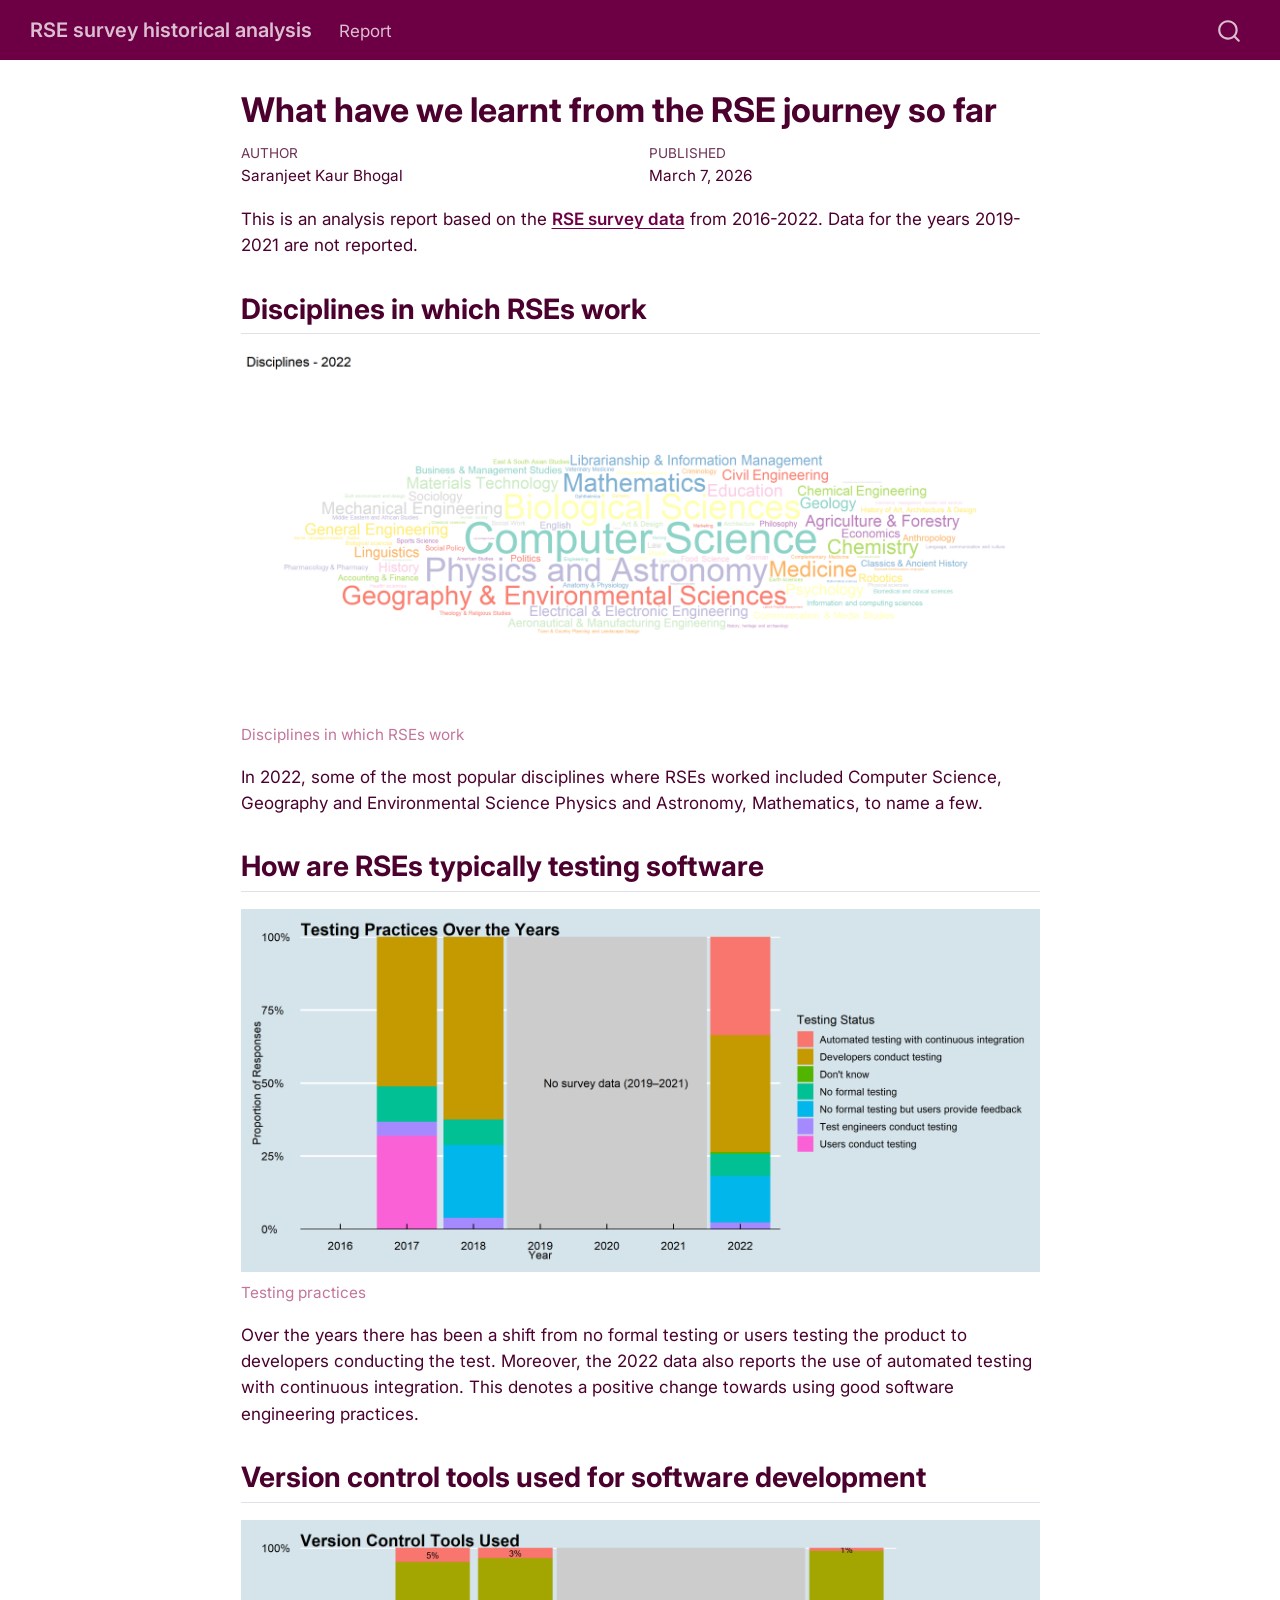
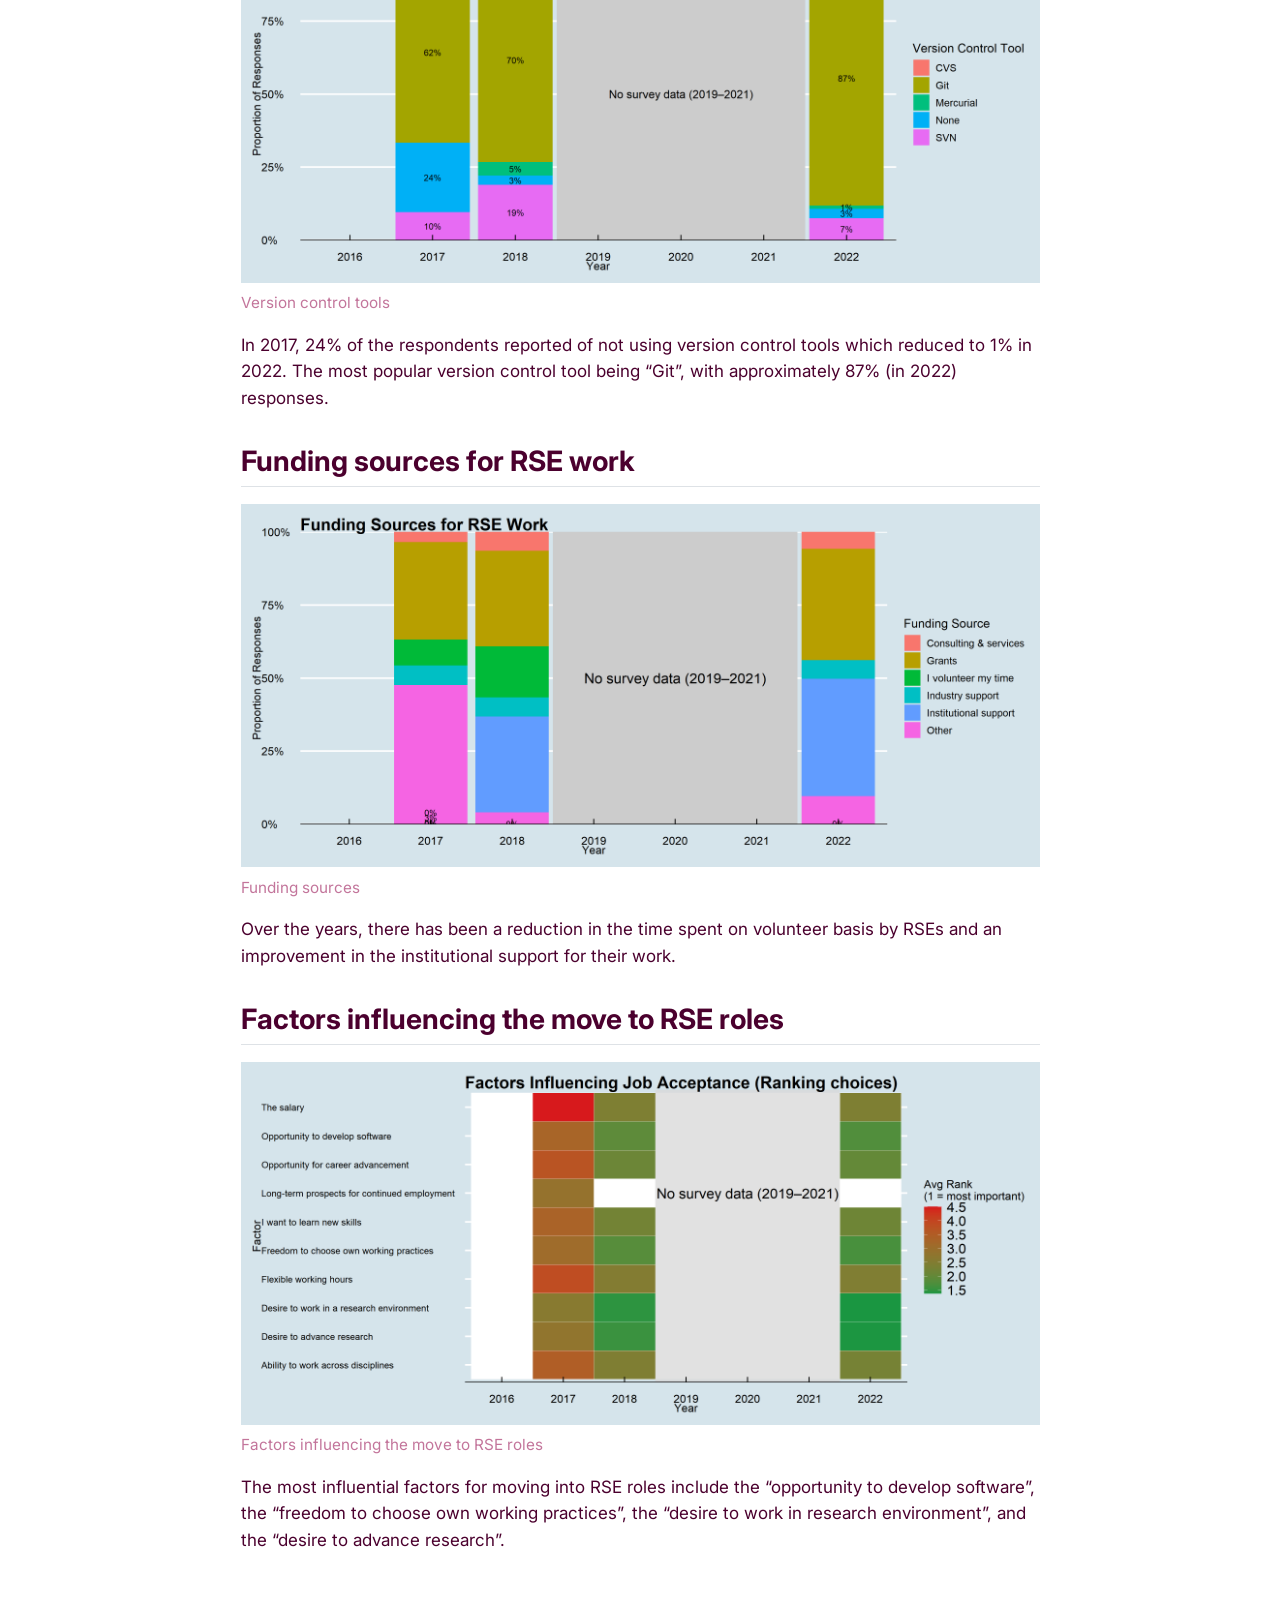
==== index.html @ e1a6e86b "Built site for gh-pages" ====
<!DOCTYPE html>
<html xmlns="http://www.w3.org/1999/xhtml" lang="en" xml:lang="en"><head>

<meta charset="utf-8">
<meta name="generator" content="quarto-1.9.36">

<meta name="viewport" content="width=device-width, initial-scale=1.0, user-scalable=yes">

<meta name="author" content="Saranjeet Kaur Bhogal">
<meta name="dcterms.date" content="2026-03-07">

<title>What have we learnt from the RSE journey so far – RSE survey historical analysis</title>
<style>
/* Default styles provided by pandoc.
** See https://pandoc.org/MANUAL.html#variables-for-html for config info.
*/
code{white-space: pre-wrap;}
span.smallcaps{font-variant: small-caps;}
div.columns{display: flex; gap: min(4vw, 1.5em);}
div.column{flex: auto; overflow-x: auto;}
div.hanging-indent{margin-left: 1.5em; text-indent: -1.5em;}
ul.task-list{list-style: none;}
ul.task-list li input[type="checkbox"] {
  width: 0.8em;
  margin: 0 0.8em 0.2em -1em; /* quarto-specific, see https://github.com/quarto-dev/quarto-cli/issues/4556 */ 
  vertical-align: middle;
}
</style>


<script src="site_libs/quarto-nav/quarto-nav.js"></script>
<script src="site_libs/quarto-nav/headroom.min.js"></script>
<script src="site_libs/clipboard/clipboard.min.js"></script>
<script src="site_libs/quarto-search/autocomplete.umd.js"></script>
<script src="site_libs/quarto-search/fuse.min.js"></script>
<script src="site_libs/quarto-search/quarto-search.js"></script>
<meta name="quarto:offset" content="./">
<script src="site_libs/quarto-html/quarto.js" type="module"></script>
<script src="site_libs/quarto-html/tabsets/tabsets.js" type="module"></script>
<script src="site_libs/quarto-html/popper.min.js"></script>
<script src="site_libs/quarto-html/tippy.umd.min.js"></script>
<script src="site_libs/quarto-html/anchor.min.js"></script>
<link href="site_libs/quarto-html/tippy.css" rel="stylesheet">
<link href="site_libs/quarto-html/quarto-syntax-highlighting-03a7fa63c066d32c082a9fb980bb0fa7.css" rel="stylesheet" class="quarto-color-scheme" id="quarto-text-highlighting-styles">
<link href="site_libs/quarto-html/quarto-syntax-highlighting-dark-ad4c53b191d7efefe095fb1b6208a05a.css" rel="stylesheet" class="quarto-color-scheme quarto-color-alternate" id="quarto-text-highlighting-styles">
<link href="site_libs/quarto-html/quarto-syntax-highlighting-03a7fa63c066d32c082a9fb980bb0fa7.css" rel="stylesheet" class="quarto-color-scheme-extra" id="quarto-text-highlighting-styles">
<script src="site_libs/bootstrap/bootstrap.min.js"></script>
<link href="site_libs/bootstrap/bootstrap-icons.css" rel="stylesheet">
<link href="site_libs/bootstrap/bootstrap-b75ac1ecbfc66c51b5b46fe2451bbc41.min.css" rel="stylesheet" append-hash="true" class="quarto-color-scheme" id="quarto-bootstrap" data-mode="light">
<link href="site_libs/bootstrap/bootstrap-dark-b75ac1ecbfc66c51b5b46fe2451bbc41.min.css" rel="stylesheet" append-hash="true" class="quarto-color-scheme quarto-color-alternate" id="quarto-bootstrap" data-mode="light">
<link href="site_libs/bootstrap/bootstrap-b75ac1ecbfc66c51b5b46fe2451bbc41.min.css" rel="stylesheet" append-hash="true" class="quarto-color-scheme-extra" id="quarto-bootstrap" data-mode="light">
<script id="quarto-search-options" type="application/json">{
  "location": "navbar",
  "copy-button": false,
  "collapse-after": 3,
  "panel-placement": "end",
  "type": "overlay",
  "limit": 50,
  "keyboard-shortcut": [
    "f",
    "/",
    "s"
  ],
  "show-item-context": false,
  "language": {
    "search-no-results-text": "No results",
    "search-matching-documents-text": "matching documents",
    "search-copy-link-title": "Copy link to search",
    "search-hide-matches-text": "Hide additional matches",
    "search-more-match-text": "more match in this document",
    "search-more-matches-text": "more matches in this document",
    "search-clear-button-title": "Clear",
    "search-text-placeholder": "",
    "search-detached-cancel-button-title": "Cancel",
    "search-submit-button-title": "Submit",
    "search-label": "Search"
  }
}</script>


</head>

<body class="nav-fixed fullcontent quarto-light">

<div id="quarto-search-results"></div>
  <header id="quarto-header" class="headroom fixed-top">
    <nav class="navbar navbar-expand-lg " data-bs-theme="dark">
      <div class="navbar-container container-fluid">
      <div class="navbar-brand-container mx-auto">
    <a class="navbar-brand" href="./index.html">
    <span class="navbar-title">RSE survey historical analysis</span>
    </a>
  </div>
            <div id="quarto-search" class="" title="Search"></div>
          <button class="navbar-toggler" type="button" data-bs-toggle="collapse" data-bs-target="#navbarCollapse" aria-controls="navbarCollapse" role="menu" aria-expanded="false" aria-label="Toggle navigation" onclick="if (window.quartoToggleHeadroom) { window.quartoToggleHeadroom(); }">
  <span class="navbar-toggler-icon"></span>
</button>
          <div class="collapse navbar-collapse" id="navbarCollapse">
            <ul class="navbar-nav navbar-nav-scroll me-auto">
  <li class="nav-item">
    <a class="nav-link active" href="./index.html" aria-current="page"> 
<span class="menu-text">Report</span></a>
  </li>  
</ul>
          </div> <!-- /navcollapse -->
            <div class="quarto-navbar-tools">
</div>
      </div> <!-- /container-fluid -->
    </nav>
</header>
<!-- content -->
<div id="quarto-content" class="quarto-container page-columns page-rows-contents page-layout-article page-navbar">
<!-- sidebar -->
<!-- margin-sidebar -->
    
<!-- main -->
<main class="content" id="quarto-document-content">

<header id="title-block-header" class="quarto-title-block default">
<div class="quarto-title">
<h1 class="title">What have we learnt from the RSE journey so far</h1>
</div>



<div class="quarto-title-meta">

    <div>
    <div class="quarto-title-meta-heading">Author</div>
    <div class="quarto-title-meta-contents">
             <p>Saranjeet Kaur Bhogal </p>
          </div>
  </div>
    
    <div>
    <div class="quarto-title-meta-heading">Published</div>
    <div class="quarto-title-meta-contents">
      <p class="date">March 7, 2026</p>
    </div>
  </div>
  
    
  </div>
  


</header>


<p>This is an analysis report based on the <a href="https://github.com/softwaresaved/RSE_survey_longitudinal/">RSE survey data</a> from 2016-2022. Data for the years 2019-2021 are not reported.</p>
<section id="disciplines-in-which-rses-work" class="level2">
<h2 class="anchored" data-anchor-id="disciplines-in-which-rses-work">Disciplines in which RSEs work</h2>
<div class="quarto-figure quarto-figure-center">
<figure class="figure">
<p><img src="fig/discipline.png" class="img-fluid figure-img"></p>
<figcaption>Disciplines in which RSEs work</figcaption>
</figure>
</div>
<p>In 2022, some of the most popular disciplines where RSEs worked included Computer Science, Geography and Environmental Science Physics and Astronomy, Mathematics, to name a few.</p>
</section>
<section id="how-are-rses-typically-testing-software" class="level2">
<h2 class="anchored" data-anchor-id="how-are-rses-typically-testing-software">How are RSEs typically testing software</h2>
<div class="quarto-figure quarto-figure-center">
<figure class="figure">
<p><img src="fig/proj4_testing_practices.png" class="img-fluid figure-img"></p>
<figcaption>Testing practices</figcaption>
</figure>
</div>
<p>Over the years there has been a shift from no formal testing or users testing the product to developers conducting the test. Moreover, the 2022 data also reports the use of automated testing with continuous integration. This denotes a positive change towards using good software engineering practices.</p>
</section>
<section id="version-control-tools-used-for-software-development" class="level2">
<h2 class="anchored" data-anchor-id="version-control-tools-used-for-software-development">Version control tools used for software development</h2>
<div class="quarto-figure quarto-figure-center">
<figure class="figure">
<p><img src="fig/proj5_version_control.png" class="img-fluid figure-img"></p>
<figcaption>Version control tools</figcaption>
</figure>
</div>
<p>In 2017, 24% of the respondents reported of not using version control tools which reduced to 1% in 2022. The most popular version control tool being “Git”, with approximately 87% (in 2022) responses.</p>
</section>
<section id="funding-sources-for-rse-work" class="level2">
<h2 class="anchored" data-anchor-id="funding-sources-for-rse-work">Funding sources for RSE work</h2>
<div class="quarto-figure quarto-figure-center">
<figure class="figure">
<p><img src="fig/fund2_funding_sources.png" class="img-fluid figure-img"></p>
<figcaption>Funding sources</figcaption>
</figure>
</div>
<p>Over the years, there has been a reduction in the time spent on volunteer basis by RSEs and an improvement in the institutional support for their work.</p>
</section>
<section id="factors-influencing-the-move-to-rse-roles" class="level2">
<h2 class="anchored" data-anchor-id="factors-influencing-the-move-to-rse-roles">Factors influencing the move to RSE roles</h2>
<div class="quarto-figure quarto-figure-center">
<figure class="figure">
<p><img src="fig/rank_choice.png" class="img-fluid figure-img"></p>
<figcaption>Factors influencing the move to RSE roles</figcaption>
</figure>
</div>
<p>The most influential factors for moving into RSE roles include the “opportunity to develop software”, the “freedom to choose own working practices”, the “desire to work in research environment”, and the “desire to advance research”.</p>


</section>

</main> <!-- /main -->
<script id="quarto-html-after-body" type="application/javascript">
  window.document.addEventListener("DOMContentLoaded", function (event) {
    const icon = "";
    const anchorJS = new window.AnchorJS();
    anchorJS.options = {
      placement: 'right',
      icon: icon
    };
    anchorJS.add('.anchored');
    const isCodeAnnotation = (el) => {
      for (const clz of el.classList) {
        if (clz.startsWith('code-annotation-')) {                     
          return true;
        }
      }
      return false;
    }
    const onCopySuccess = function(e) {
      // button target
      const button = e.trigger;
      // don't keep focus
      button.blur();
      // flash "checked"
      button.classList.add('code-copy-button-checked');
      var currentTitle = button.getAttribute("title");
      button.setAttribute("title", "Copied!");
      let tooltip;
      if (window.bootstrap) {
        button.setAttribute("data-bs-toggle", "tooltip");
        button.setAttribute("data-bs-placement", "left");
        button.setAttribute("data-bs-title", "Copied!");
        tooltip = new bootstrap.Tooltip(button, 
          { trigger: "manual", 
            customClass: "code-copy-button-tooltip",
            offset: [0, -8]});
        tooltip.show();    
      }
      setTimeout(function() {
        if (tooltip) {
          tooltip.hide();
          button.removeAttribute("data-bs-title");
          button.removeAttribute("data-bs-toggle");
          button.removeAttribute("data-bs-placement");
        }
        button.setAttribute("title", currentTitle);
        button.classList.remove('code-copy-button-checked');
      }, 1000);
      // clear code selection
      e.clearSelection();
    }
    const getTextToCopy = function(trigger) {
      const outerScaffold = trigger.parentElement.cloneNode(true);
      const codeEl = outerScaffold.querySelector('code');
      for (const childEl of codeEl.children) {
        if (isCodeAnnotation(childEl)) {
          childEl.remove();
        }
      }
      return codeEl.innerText;
    }
    const clipboard = new window.ClipboardJS('.code-copy-button:not([data-in-quarto-modal])', {
      text: getTextToCopy
    });
    clipboard.on('success', onCopySuccess);
    if (window.document.getElementById('quarto-embedded-source-code-modal')) {
      const clipboardModal = new window.ClipboardJS('.code-copy-button[data-in-quarto-modal]', {
        text: getTextToCopy,
        container: window.document.getElementById('quarto-embedded-source-code-modal')
      });
      clipboardModal.on('success', onCopySuccess);
    }
      var localhostRegex = new RegExp(/^(?:http|https):\/\/localhost\:?[0-9]*\//);
      var mailtoRegex = new RegExp(/^mailto:/);
        var filterRegex = new RegExp("https:\/\/SaranjeetKaur\.github\.io\/RSE_historical_analysis\/");
      var isInternal = (href) => {
          return filterRegex.test(href) || localhostRegex.test(href) || mailtoRegex.test(href);
      }
      // Inspect non-navigation links and adorn them if external
     var links = window.document.querySelectorAll('a[href]:not(.nav-link):not(.navbar-brand):not(.toc-action):not(.sidebar-link):not(.sidebar-item-toggle):not(.pagination-link):not(.no-external):not([aria-hidden]):not(.dropdown-item):not(.quarto-navigation-tool):not(.about-link)');
      for (var i=0; i<links.length; i++) {
        const link = links[i];
        if (!isInternal(link.href)) {
          // undo the damage that might have been done by quarto-nav.js in the case of
          // links that we want to consider external
          if (link.dataset.originalHref !== undefined) {
            link.href = link.dataset.originalHref;
          }
        }
      }
    function tippyHover(el, contentFn, onTriggerFn, onUntriggerFn) {
      const config = {
        allowHTML: true,
        maxWidth: 500,
        delay: 100,
        arrow: false,
        appendTo: function(el) {
            return el.parentElement;
        },
        interactive: true,
        interactiveBorder: 10,
        theme: 'quarto',
        placement: 'bottom-start',
      };
      if (contentFn) {
        config.content = contentFn;
      }
      if (onTriggerFn) {
        config.onTrigger = onTriggerFn;
      }
      if (onUntriggerFn) {
        config.onUntrigger = onUntriggerFn;
      }
      window.tippy(el, config); 
    }
    const noterefs = window.document.querySelectorAll('a[role="doc-noteref"]');
    for (var i=0; i<noterefs.length; i++) {
      const ref = noterefs[i];
      tippyHover(ref, function() {
        // use id or data attribute instead here
        let href = ref.getAttribute('data-footnote-href') || ref.getAttribute('href');
        try { href = new URL(href).hash; } catch {}
        const id = href.replace(/^#\/?/, "");
        const note = window.document.getElementById(id);
        if (note) {
          return note.innerHTML;
        } else {
          return "";
        }
      });
    }
    const xrefs = window.document.querySelectorAll('a.quarto-xref');
    const processXRef = (id, note) => {
      // Strip column container classes
      const stripColumnClz = (el) => {
        el.classList.remove("page-full", "page-columns");
        if (el.children) {
          for (const child of el.children) {
            stripColumnClz(child);
          }
        }
      }
      stripColumnClz(note)
      if (id === null || id.startsWith('sec-')) {
        // Special case sections, only their first couple elements
        const container = document.createElement("div");
        if (note.children && note.children.length > 2) {
          container.appendChild(note.children[0].cloneNode(true));
          for (let i = 1; i < note.children.length; i++) {
            const child = note.children[i];
            if (child.tagName === "P" && child.innerText === "") {
              continue;
            } else {
              container.appendChild(child.cloneNode(true));
              break;
            }
          }
          if (window.Quarto?.typesetMath) {
            window.Quarto.typesetMath(container);
          }
          return container.innerHTML
        } else {
          if (window.Quarto?.typesetMath) {
            window.Quarto.typesetMath(note);
          }
          return note.innerHTML;
        }
      } else {
        // Remove any anchor links if they are present
        const anchorLink = note.querySelector('a.anchorjs-link');
        if (anchorLink) {
          anchorLink.remove();
        }
        if (window.Quarto?.typesetMath) {
          window.Quarto.typesetMath(note);
        }
        if (note.classList.contains("callout")) {
          return note.outerHTML;
        } else {
          return note.innerHTML;
        }
      }
    }
    for (var i=0; i<xrefs.length; i++) {
      const xref = xrefs[i];
      tippyHover(xref, undefined, function(instance) {
        instance.disable();
        let url = xref.getAttribute('href');
        let hash = undefined; 
        if (url.startsWith('#')) {
          hash = url;
        } else {
          try { hash = new URL(url).hash; } catch {}
        }
        if (hash) {
          const id = hash.replace(/^#\/?/, "");
          const note = window.document.getElementById(id);
          if (note !== null) {
            try {
              const html = processXRef(id, note.cloneNode(true));
              instance.setContent(html);
            } finally {
              instance.enable();
              instance.show();
            }
          } else {
            // See if we can fetch this
            fetch(url.split('#')[0])
            .then(res => res.text())
            .then(html => {
              const parser = new DOMParser();
              const htmlDoc = parser.parseFromString(html, "text/html");
              const note = htmlDoc.getElementById(id);
              if (note !== null) {
                const html = processXRef(id, note);
                instance.setContent(html);
              } 
            }).finally(() => {
              instance.enable();
              instance.show();
            });
          }
        } else {
          // See if we can fetch a full url (with no hash to target)
          // This is a special case and we should probably do some content thinning / targeting
          fetch(url)
          .then(res => res.text())
          .then(html => {
            const parser = new DOMParser();
            const htmlDoc = parser.parseFromString(html, "text/html");
            const note = htmlDoc.querySelector('main.content');
            if (note !== null) {
              // This should only happen for chapter cross references
              // (since there is no id in the URL)
              // remove the first header
              if (note.children.length > 0 && note.children[0].tagName === "HEADER") {
                note.children[0].remove();
              }
              const html = processXRef(null, note);
              instance.setContent(html);
            } 
          }).finally(() => {
            instance.enable();
            instance.show();
          });
        }
      }, function(instance) {
      });
    }
        let selectedAnnoteEl;
        const selectorForAnnotation = ( cell, annotation) => {
          let cellAttr = 'data-code-cell="' + cell + '"';
          let lineAttr = 'data-code-annotation="' +  annotation + '"';
          const selector = 'span[' + cellAttr + '][' + lineAttr + ']';
          return selector;
        }
        const selectCodeLines = (annoteEl) => {
          const doc = window.document;
          const targetCell = annoteEl.getAttribute("data-target-cell");
          const targetAnnotation = annoteEl.getAttribute("data-target-annotation");
          const annoteSpan = window.document.querySelector(selectorForAnnotation(targetCell, targetAnnotation));
          const lines = annoteSpan.getAttribute("data-code-lines").split(",");
          const lineIds = lines.map((line) => {
            return targetCell + "-" + line;
          })
          let top = null;
          let height = null;
          let parent = null;
          if (lineIds.length > 0) {
              //compute the position of the single el (top and bottom and make a div)
              const el = window.document.getElementById(lineIds[0]);
              top = el.offsetTop;
              height = el.offsetHeight;
              parent = el.parentElement.parentElement;
            if (lineIds.length > 1) {
              const lastEl = window.document.getElementById(lineIds[lineIds.length - 1]);
              const bottom = lastEl.offsetTop + lastEl.offsetHeight;
              height = bottom - top;
            }
            if (top !== null && height !== null && parent !== null) {
              // cook up a div (if necessary) and position it 
              let div = window.document.getElementById("code-annotation-line-highlight");
              if (div === null) {
                div = window.document.createElement("div");
                div.setAttribute("id", "code-annotation-line-highlight");
                div.style.position = 'absolute';
                parent.appendChild(div);
              }
              div.style.top = top - 2 + "px";
              div.style.height = height + 4 + "px";
              div.style.left = 0;
              let gutterDiv = window.document.getElementById("code-annotation-line-highlight-gutter");
              if (gutterDiv === null) {
                gutterDiv = window.document.createElement("div");
                gutterDiv.setAttribute("id", "code-annotation-line-highlight-gutter");
                gutterDiv.style.position = 'absolute';
                const codeCell = window.document.getElementById(targetCell);
                const gutter = codeCell.querySelector('.code-annotation-gutter');
                gutter.appendChild(gutterDiv);
              }
              gutterDiv.style.top = top - 2 + "px";
              gutterDiv.style.height = height + 4 + "px";
            }
            selectedAnnoteEl = annoteEl;
          }
        };
        const unselectCodeLines = () => {
          const elementsIds = ["code-annotation-line-highlight", "code-annotation-line-highlight-gutter"];
          elementsIds.forEach((elId) => {
            const div = window.document.getElementById(elId);
            if (div) {
              div.remove();
            }
          });
          selectedAnnoteEl = undefined;
        };
          // Handle positioning of the toggle
      window.addEventListener(
        "resize",
        throttle(() => {
          elRect = undefined;
          if (selectedAnnoteEl) {
            selectCodeLines(selectedAnnoteEl);
          }
        }, 10)
      );
      function throttle(fn, ms) {
      let throttle = false;
      let timer;
        return (...args) => {
          if(!throttle) { // first call gets through
              fn.apply(this, args);
              throttle = true;
          } else { // all the others get throttled
              if(timer) clearTimeout(timer); // cancel #2
              timer = setTimeout(() => {
                fn.apply(this, args);
                timer = throttle = false;
              }, ms);
          }
        };
      }
        // Attach click handler to the DT
        const annoteDls = window.document.querySelectorAll('dt[data-target-cell]');
        for (const annoteDlNode of annoteDls) {
          annoteDlNode.addEventListener('click', (event) => {
            const clickedEl = event.target;
            if (clickedEl !== selectedAnnoteEl) {
              unselectCodeLines();
              const activeEl = window.document.querySelector('dt[data-target-cell].code-annotation-active');
              if (activeEl) {
                activeEl.classList.remove('code-annotation-active');
              }
              selectCodeLines(clickedEl);
              clickedEl.classList.add('code-annotation-active');
            } else {
              // Unselect the line
              unselectCodeLines();
              clickedEl.classList.remove('code-annotation-active');
            }
          });
        }
    const findCites = (el) => {
      const parentEl = el.parentElement;
      if (parentEl) {
        const cites = parentEl.dataset.cites;
        if (cites) {
          return {
            el,
            cites: cites.split(' ')
          };
        } else {
          return findCites(el.parentElement)
        }
      } else {
        return undefined;
      }
    };
    var bibliorefs = window.document.querySelectorAll('a[role="doc-biblioref"]');
    for (var i=0; i<bibliorefs.length; i++) {
      const ref = bibliorefs[i];
      const citeInfo = findCites(ref);
      if (citeInfo) {
        tippyHover(citeInfo.el, function() {
          var popup = window.document.createElement('div');
          citeInfo.cites.forEach(function(cite) {
            var citeDiv = window.document.createElement('div');
            citeDiv.classList.add('hanging-indent');
            citeDiv.classList.add('csl-entry');
            var biblioDiv = window.document.getElementById('ref-' + cite);
            if (biblioDiv) {
              citeDiv.innerHTML = biblioDiv.innerHTML;
            }
            popup.appendChild(citeDiv);
          });
          return popup.innerHTML;
        });
      }
    }
  });
  </script>
</div> <!-- /content -->




</body></html>
---- site_libs/quarto-html/tippy.css ----
.tippy-box[data-animation=fade][data-state=hidden]{opacity:0}[data-tippy-root]{max-width:calc(100vw - 10px)}.tippy-box{position:relative;background-color:#333;color:#fff;border-radius:4px;font-size:14px;line-height:1.4;white-space:normal;outline:0;transition-property:transform,visibility,opacity}.tippy-box[data-placement^=top]>.tippy-arrow{bottom:0}.tippy-box[data-placement^=top]>.tippy-arrow:before{bottom:-7px;left:0;border-width:8px 8px 0;border-top-color:initial;transform-origin:center top}.tippy-box[data-placement^=bottom]>.tippy-arrow{top:0}.tippy-box[data-placement^=bottom]>.tippy-arrow:before{top:-7px;left:0;border-width:0 8px 8px;border-bottom-color:initial;transform-origin:center bottom}.tippy-box[data-placement^=left]>.tippy-arrow{right:0}.tippy-box[data-placement^=left]>.tippy-arrow:before{border-width:8px 0 8px 8px;border-left-color:initial;right:-7px;transform-origin:center left}.tippy-box[data-placement^=right]>.tippy-arrow{left:0}.tippy-box[data-placement^=right]>.tippy-arrow:before{left:-7px;border-width:8px 8px 8px 0;border-right-color:initial;transform-origin:center right}.tippy-box[data-inertia][data-state=visible]{transition-timing-function:cubic-bezier(.54,1.5,.38,1.11)}.tippy-arrow{width:16px;height:16px;color:#333}.tippy-arrow:before{content:"";position:absolute;border-color:transparent;border-style:solid}.tippy-content{position:relative;padding:5px 9px;z-index:1}
---- site_libs/quarto-html/quarto-syntax-highlighting-03a7fa63c066d32c082a9fb980bb0fa7.css ----
/* quarto syntax highlight colors */
:root {
  --quarto-hl-ot-color: #003B4F;
  --quarto-hl-at-color: #657422;
  --quarto-hl-ss-color: #20794D;
  --quarto-hl-an-color: #5E5E5E;
  --quarto-hl-fu-color: #4758AB;
  --quarto-hl-st-color: #20794D;
  --quarto-hl-cf-color: #003B4F;
  --quarto-hl-op-color: #5E5E5E;
  --quarto-hl-er-color: #AD0000;
  --quarto-hl-bn-color: #AD0000;
  --quarto-hl-al-color: #AD0000;
  --quarto-hl-va-color: #111111;
  --quarto-hl-bu-color: inherit;
  --quarto-hl-ex-color: inherit;
  --quarto-hl-pp-color: #AD0000;
  --quarto-hl-in-color: #5E5E5E;
  --quarto-hl-vs-color: #20794D;
  --quarto-hl-wa-color: #5E5E5E;
  --quarto-hl-do-color: #5E5E5E;
  --quarto-hl-im-color: #00769E;
  --quarto-hl-ch-color: #20794D;
  --quarto-hl-dt-color: #AD0000;
  --quarto-hl-fl-color: #AD0000;
  --quarto-hl-co-color: #5E5E5E;
  --quarto-hl-cv-color: #5E5E5E;
  --quarto-hl-cn-color: #8f5902;
  --quarto-hl-sc-color: #5E5E5E;
  --quarto-hl-dv-color: #AD0000;
  --quarto-hl-kw-color: #003B4F;
}

/* other quarto variables */
:root {
  --quarto-font-monospace: Fira Code;
}

/* syntax highlight based on Pandoc's rules */
pre > code.sourceCode > span {
  color: #003B4F;
}

code.sourceCode > span {
  color: #003B4F;
}

div.sourceCode,
div.sourceCode pre.sourceCode {
  color: #003B4F;
}

/* Normal */
code span {
  color: #003B4F;
}

/* Alert */
code span.al {
  color: #AD0000;
  font-style: inherit;
}

/* Annotation */
code span.an {
  color: #5E5E5E;
  font-style: inherit;
}

/* Attribute */
code span.at {
  color: #657422;
  font-style: inherit;
}

/* BaseN */
code span.bn {
  color: #AD0000;
  font-style: inherit;
}

/* BuiltIn */
code span.bu {
  font-style: inherit;
}

/* ControlFlow */
code span.cf {
  color: #003B4F;
  font-weight: bold;
  font-style: inherit;
}

/* Char */
code span.ch {
  color: #20794D;
  font-style: inherit;
}

/* Constant */
code span.cn {
  color: #8f5902;
  font-style: inherit;
}

/* Comment */
code span.co {
  color: #5E5E5E;
  font-style: inherit;
}

/* CommentVar */
code span.cv {
  color: #5E5E5E;
  font-style: italic;
}

/* Documentation */
code span.do {
  color: #5E5E5E;
  font-style: italic;
}

/* DataType */
code span.dt {
  color: #AD0000;
  font-style: inherit;
}

/* DecVal */
code span.dv {
  color: #AD0000;
  font-style: inherit;
}

/* Error */
code span.er {
  color: #AD0000;
  font-style: inherit;
}

/* Extension */
code span.ex {
  font-style: inherit;
}

/* Float */
code span.fl {
  color: #AD0000;
  font-style: inherit;
}

/* Function */
code span.fu {
  color: #4758AB;
  font-style: inherit;
}

/* Import */
code span.im {
  color: #00769E;
  font-style: inherit;
}

/* Information */
code span.in {
  color: #5E5E5E;
  font-style: inherit;
}

/* Keyword */
code span.kw {
  color: #003B4F;
  font-weight: bold;
  font-style: inherit;
}

/* Operator */
code span.op {
  color: #5E5E5E;
  font-style: inherit;
}

/* Other */
code span.ot {
  color: #003B4F;
  font-style: inherit;
}

/* Preprocessor */
code span.pp {
  color: #AD0000;
  font-style: inherit;
}

/* SpecialChar */
code span.sc {
  color: #5E5E5E;
  font-style: inherit;
}

/* SpecialString */
code span.ss {
  color: #20794D;
  font-style: inherit;
}

/* String */
code span.st {
  color: #20794D;
  font-style: inherit;
}

/* Variable */
code span.va {
  color: #111111;
  font-style: inherit;
}

/* VerbatimString */
code span.vs {
  color: #20794D;
  font-style: inherit;
}

/* Warning */
code span.wa {
  color: #5E5E5E;
  font-style: italic;
}

.prevent-inlining {
  content: "</";
}

/*# sourceMappingURL=8cf0d930ba33dd9a0f5bea9f989f1443.css.map */
---- site_libs/quarto-html/quarto-syntax-highlighting-dark-ad4c53b191d7efefe095fb1b6208a05a.css ----
/* quarto syntax highlight colors */
:root {
  --quarto-hl-al-color: #f07178;
  --quarto-hl-an-color: #d4d0ab;
  --quarto-hl-at-color: #00e0e0;
  --quarto-hl-bn-color: #d4d0ab;
  --quarto-hl-bu-color: #abe338;
  --quarto-hl-ch-color: #abe338;
  --quarto-hl-co-color: #f8f8f2;
  --quarto-hl-cv-color: #ffd700;
  --quarto-hl-cn-color: #ffd700;
  --quarto-hl-cf-color: #ffa07a;
  --quarto-hl-dt-color: #ffa07a;
  --quarto-hl-dv-color: #d4d0ab;
  --quarto-hl-do-color: #f8f8f2;
  --quarto-hl-er-color: #f07178;
  --quarto-hl-ex-color: #00e0e0;
  --quarto-hl-fl-color: #d4d0ab;
  --quarto-hl-fu-color: #ffa07a;
  --quarto-hl-im-color: #abe338;
  --quarto-hl-in-color: #d4d0ab;
  --quarto-hl-kw-color: #ffa07a;
  --quarto-hl-op-color: #ffa07a;
  --quarto-hl-ot-color: #00e0e0;
  --quarto-hl-pp-color: #dcc6e0;
  --quarto-hl-re-color: #00e0e0;
  --quarto-hl-sc-color: #abe338;
  --quarto-hl-ss-color: #abe338;
  --quarto-hl-st-color: #abe338;
  --quarto-hl-va-color: #00e0e0;
  --quarto-hl-vs-color: #abe338;
  --quarto-hl-wa-color: #dcc6e0;
}

/* other quarto variables */
:root {
  --quarto-font-monospace: Fira Code;
}

/* syntax highlight based on Pandoc's rules */
pre > code.sourceCode > span {
  color: #f8f8f2;
}

code.sourceCode > span {
  color: #f8f8f2;
}

div.sourceCode,
div.sourceCode pre.sourceCode {
  color: #f8f8f2;
}

/* Normal */
code span {
  color: #f8f8f2;
}

/* Alert */
code span.al {
  color: #f07178;
}

/* Annotation */
code span.an {
  color: #d4d0ab;
}

/* Attribute */
code span.at {
  color: #00e0e0;
}

/* BaseN */
code span.bn {
  color: #d4d0ab;
}

/* BuiltIn */
code span.bu {
  color: #abe338;
}

/* ControlFlow */
code span.cf {
  font-weight: bold;
  color: #ffa07a;
}

/* Char */
code span.ch {
  color: #abe338;
}

/* Constant */
code span.cn {
  color: #ffd700;
}

/* Comment */
code span.co {
  font-style: italic;
  color: #f8f8f2;
}

/* CommentVar */
code span.cv {
  color: #ffd700;
}

/* Documentation */
code span.do {
  color: #f8f8f2;
}

/* DataType */
code span.dt {
  color: #ffa07a;
}

/* DecVal */
code span.dv {
  color: #d4d0ab;
}

/* Error */
code span.er {
  color: #f07178;
  text-decoration: underline;
}

/* Extension */
code span.ex {
  font-weight: bold;
  color: #00e0e0;
}

/* Float */
code span.fl {
  color: #d4d0ab;
}

/* Function */
code span.fu {
  color: #ffa07a;
}

/* Import */
code span.im {
  color: #abe338;
}

/* Information */
code span.in {
  color: #d4d0ab;
}

/* Keyword */
code span.kw {
  font-weight: bold;
  color: #ffa07a;
}

/* Operator */
code span.op {
  color: #ffa07a;
}

/* Other */
code span.ot {
  color: #00e0e0;
}

/* Preprocessor */
code span.pp {
  color: #dcc6e0;
}

/* RegionMarker */
code span.re {
  background-color: #f8f8f2;
  color: #00e0e0;
}

/* SpecialChar */
code span.sc {
  color: #abe338;
}

/* SpecialString */
code span.ss {
  color: #abe338;
}

/* String */
code span.st {
  color: #abe338;
}

/* Variable */
code span.va {
  color: #00e0e0;
}

/* VerbatimString */
code span.vs {
  color: #abe338;
}

/* Warning */
code span.wa {
  color: #dcc6e0;
}

.prevent-inlining {
  content: "</";
}

/*# sourceMappingURL=0bdecb462df89f9d5b10d72c55d75a93.css.map */
---- site_libs/quarto-html/quarto-syntax-highlighting-03a7fa63c066d32c082a9fb980bb0fa7.css ----
/* quarto syntax highlight colors */
:root {
  --quarto-hl-ot-color: #003B4F;
  --quarto-hl-at-color: #657422;
  --quarto-hl-ss-color: #20794D;
  --quarto-hl-an-color: #5E5E5E;
  --quarto-hl-fu-color: #4758AB;
  --quarto-hl-st-color: #20794D;
  --quarto-hl-cf-color: #003B4F;
  --quarto-hl-op-color: #5E5E5E;
  --quarto-hl-er-color: #AD0000;
  --quarto-hl-bn-color: #AD0000;
  --quarto-hl-al-color: #AD0000;
  --quarto-hl-va-color: #111111;
  --quarto-hl-bu-color: inherit;
  --quarto-hl-ex-color: inherit;
  --quarto-hl-pp-color: #AD0000;
  --quarto-hl-in-color: #5E5E5E;
  --quarto-hl-vs-color: #20794D;
  --quarto-hl-wa-color: #5E5E5E;
  --quarto-hl-do-color: #5E5E5E;
  --quarto-hl-im-color: #00769E;
  --quarto-hl-ch-color: #20794D;
  --quarto-hl-dt-color: #AD0000;
  --quarto-hl-fl-color: #AD0000;
  --quarto-hl-co-color: #5E5E5E;
  --quarto-hl-cv-color: #5E5E5E;
  --quarto-hl-cn-color: #8f5902;
  --quarto-hl-sc-color: #5E5E5E;
  --quarto-hl-dv-color: #AD0000;
  --quarto-hl-kw-color: #003B4F;
}

/* other quarto variables */
:root {
  --quarto-font-monospace: Fira Code;
}

/* syntax highlight based on Pandoc's rules */
pre > code.sourceCode > span {
  color: #003B4F;
}

code.sourceCode > span {
  color: #003B4F;
}

div.sourceCode,
div.sourceCode pre.sourceCode {
  color: #003B4F;
}

/* Normal */
code span {
  color: #003B4F;
}

/* Alert */
code span.al {
  color: #AD0000;
  font-style: inherit;
}

/* Annotation */
code span.an {
  color: #5E5E5E;
  font-style: inherit;
}

/* Attribute */
code span.at {
  color: #657422;
  font-style: inherit;
}

/* BaseN */
code span.bn {
  color: #AD0000;
  font-style: inherit;
}

/* BuiltIn */
code span.bu {
  font-style: inherit;
}

/* ControlFlow */
code span.cf {
  color: #003B4F;
  font-weight: bold;
  font-style: inherit;
}

/* Char */
code span.ch {
  color: #20794D;
  font-style: inherit;
}

/* Constant */
code span.cn {
  color: #8f5902;
  font-style: inherit;
}

/* Comment */
code span.co {
  color: #5E5E5E;
  font-style: inherit;
}

/* CommentVar */
code span.cv {
  color: #5E5E5E;
  font-style: italic;
}

/* Documentation */
code span.do {
  color: #5E5E5E;
  font-style: italic;
}

/* DataType */
code span.dt {
  color: #AD0000;
  font-style: inherit;
}

/* DecVal */
code span.dv {
  color: #AD0000;
  font-style: inherit;
}

/* Error */
code span.er {
  color: #AD0000;
  font-style: inherit;
}

/* Extension */
code span.ex {
  font-style: inherit;
}

/* Float */
code span.fl {
  color: #AD0000;
  font-style: inherit;
}

/* Function */
code span.fu {
  color: #4758AB;
  font-style: inherit;
}

/* Import */
code span.im {
  color: #00769E;
  font-style: inherit;
}

/* Information */
code span.in {
  color: #5E5E5E;
  font-style: inherit;
}

/* Keyword */
code span.kw {
  color: #003B4F;
  font-weight: bold;
  font-style: inherit;
}

/* Operator */
code span.op {
  color: #5E5E5E;
  font-style: inherit;
}

/* Other */
code span.ot {
  color: #003B4F;
  font-style: inherit;
}

/* Preprocessor */
code span.pp {
  color: #AD0000;
  font-style: inherit;
}

/* SpecialChar */
code span.sc {
  color: #5E5E5E;
  font-style: inherit;
}

/* SpecialString */
code span.ss {
  color: #20794D;
  font-style: inherit;
}

/* String */
code span.st {
  color: #20794D;
  font-style: inherit;
}

/* Variable */
code span.va {
  color: #111111;
  font-style: inherit;
}

/* VerbatimString */
code span.vs {
  color: #20794D;
  font-style: inherit;
}

/* Warning */
code span.wa {
  color: #5E5E5E;
  font-style: italic;
}

.prevent-inlining {
  content: "</";
}

/*# sourceMappingURL=8cf0d930ba33dd9a0f5bea9f989f1443.css.map */
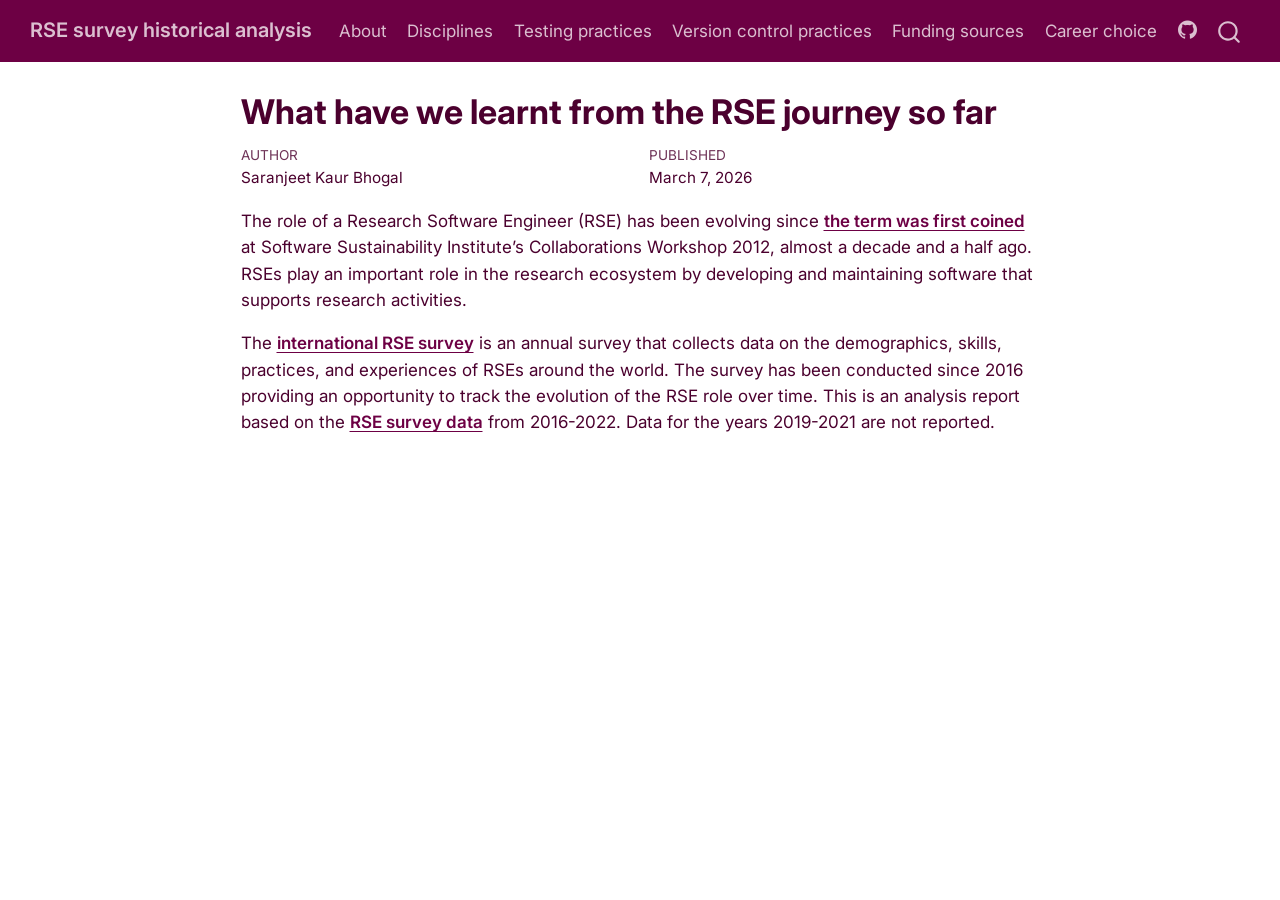
==== commit 44997152: "Built site for gh-pages" ====
--- a/index.html
+++ b/index.html
@@ -99,7 +99,34 @@
             <ul class="navbar-nav navbar-nav-scroll me-auto">
   <li class="nav-item">
     <a class="nav-link active" href="./index.html" aria-current="page"> 
-<span class="menu-text">Report</span></a>
+<span class="menu-text">About</span></a>
+  </li>  
+  <li class="nav-item">
+    <a class="nav-link" href="./disciplines.html"> 
+<span class="menu-text">Disciplines</span></a>
+  </li>  
+  <li class="nav-item">
+    <a class="nav-link" href="./testing.html"> 
+<span class="menu-text">Testing practices</span></a>
+  </li>  
+  <li class="nav-item">
+    <a class="nav-link" href="./version.html"> 
+<span class="menu-text">Version control practices</span></a>
+  </li>  
+  <li class="nav-item">
+    <a class="nav-link" href="./funding.html"> 
+<span class="menu-text">Funding sources</span></a>
+  </li>  
+  <li class="nav-item">
+    <a class="nav-link" href="./career_choice.html"> 
+<span class="menu-text">Career choice</span></a>
+  </li>  
+</ul>
+            <ul class="navbar-nav navbar-nav-scroll ms-auto">
+  <li class="nav-item compact">
+    <a class="nav-link" href="https://github.com/SaranjeetKaur/RSE_historical_analysis"> <i class="bi bi-github" role="img">
+</i> 
+<span class="menu-text"></span></a>
   </li>  
 </ul>
           </div> <!-- /navcollapse -->
@@ -147,59 +174,10 @@
 </header>
 
 
-<p>This is an analysis report based on the <a href="https://github.com/softwaresaved/RSE_survey_longitudinal/">RSE survey data</a> from 2016-2022. Data for the years 2019-2021 are not reported.</p>
-<section id="disciplines-in-which-rses-work" class="level2">
-<h2 class="anchored" data-anchor-id="disciplines-in-which-rses-work">Disciplines in which RSEs work</h2>
-<div class="quarto-figure quarto-figure-center">
-<figure class="figure">
-<p><img src="fig/discipline.png" class="img-fluid figure-img"></p>
-<figcaption>Disciplines in which RSEs work</figcaption>
-</figure>
-</div>
-<p>In 2022, some of the most popular disciplines where RSEs worked included Computer Science, Geography and Environmental Science Physics and Astronomy, Mathematics, to name a few.</p>
-</section>
-<section id="how-are-rses-typically-testing-software" class="level2">
-<h2 class="anchored" data-anchor-id="how-are-rses-typically-testing-software">How are RSEs typically testing software</h2>
-<div class="quarto-figure quarto-figure-center">
-<figure class="figure">
-<p><img src="fig/proj4_testing_practices.png" class="img-fluid figure-img"></p>
-<figcaption>Testing practices</figcaption>
-</figure>
-</div>
-<p>Over the years there has been a shift from no formal testing or users testing the product to developers conducting the test. Moreover, the 2022 data also reports the use of automated testing with continuous integration. This denotes a positive change towards using good software engineering practices.</p>
-</section>
-<section id="version-control-tools-used-for-software-development" class="level2">
-<h2 class="anchored" data-anchor-id="version-control-tools-used-for-software-development">Version control tools used for software development</h2>
-<div class="quarto-figure quarto-figure-center">
-<figure class="figure">
-<p><img src="fig/proj5_version_control.png" class="img-fluid figure-img"></p>
-<figcaption>Version control tools</figcaption>
-</figure>
-</div>
-<p>In 2017, 24% of the respondents reported of not using version control tools which reduced to 1% in 2022. The most popular version control tool being “Git”, with approximately 87% (in 2022) responses.</p>
-</section>
-<section id="funding-sources-for-rse-work" class="level2">
-<h2 class="anchored" data-anchor-id="funding-sources-for-rse-work">Funding sources for RSE work</h2>
-<div class="quarto-figure quarto-figure-center">
-<figure class="figure">
-<p><img src="fig/fund2_funding_sources.png" class="img-fluid figure-img"></p>
-<figcaption>Funding sources</figcaption>
-</figure>
-</div>
-<p>Over the years, there has been a reduction in the time spent on volunteer basis by RSEs and an improvement in the institutional support for their work.</p>
-</section>
-<section id="factors-influencing-the-move-to-rse-roles" class="level2">
-<h2 class="anchored" data-anchor-id="factors-influencing-the-move-to-rse-roles">Factors influencing the move to RSE roles</h2>
-<div class="quarto-figure quarto-figure-center">
-<figure class="figure">
-<p><img src="fig/rank_choice.png" class="img-fluid figure-img"></p>
-<figcaption>Factors influencing the move to RSE roles</figcaption>
-</figure>
-</div>
-<p>The most influential factors for moving into RSE roles include the “opportunity to develop software”, the “freedom to choose own working practices”, the “desire to work in research environment”, and the “desire to advance research”.</p>
-
-
-</section>
+<p>The role of a Research Software Engineer (RSE) has been evolving since <a href="https://www.software.ac.uk/about/research-software-engineers">the term was first coined</a> at Software Sustainability Institute’s Collaborations Workshop 2012, almost a decade and a half ago. RSEs play an important role in the research ecosystem by developing and maintaining software that supports research activities.</p>
+<p>The <a href="https://www.software.ac.uk/news/2026-international-rse-survey">international RSE survey</a> is an annual survey that collects data on the demographics, skills, practices, and experiences of RSEs around the world. The survey has been conducted since 2016 providing an opportunity to track the evolution of the RSE role over time. This is an analysis report based on the <a href="https://github.com/softwaresaved/RSE_survey_longitudinal/">RSE survey data</a> from 2016-2022. Data for the years 2019-2021 are not reported.</p>
+
+
 
 </main> <!-- /main -->
 <script id="quarto-html-after-body" type="application/javascript">
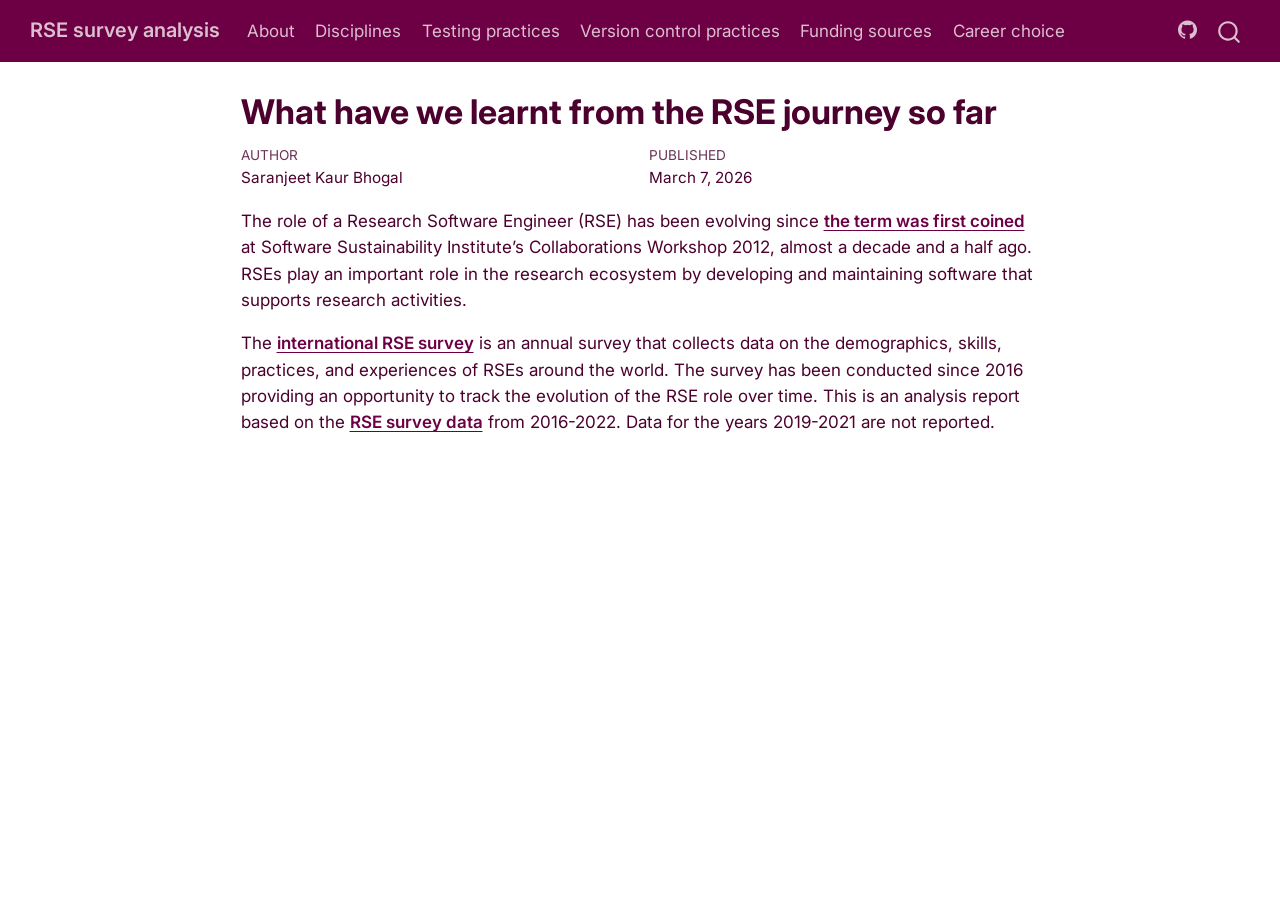
==== commit a03ac7b2: "Built site for gh-pages" ====
--- a/index.html
+++ b/index.html
@@ -9,7 +9,7 @@
 <meta name="author" content="Saranjeet Kaur Bhogal">
 <meta name="dcterms.date" content="2026-03-07">
 
-<title>What have we learnt from the RSE journey so far – RSE survey historical analysis</title>
+<title>What have we learnt from the RSE journey so far – RSE survey analysis</title>
 <style>
 /* Default styles provided by pandoc.
 ** See https://pandoc.org/MANUAL.html#variables-for-html for config info.
@@ -88,7 +88,7 @@
       <div class="navbar-container container-fluid">
       <div class="navbar-brand-container mx-auto">
     <a class="navbar-brand" href="./index.html">
-    <span class="navbar-title">RSE survey historical analysis</span>
+    <span class="navbar-title">RSE survey analysis</span>
     </a>
   </div>
             <div id="quarto-search" class="" title="Search"></div>
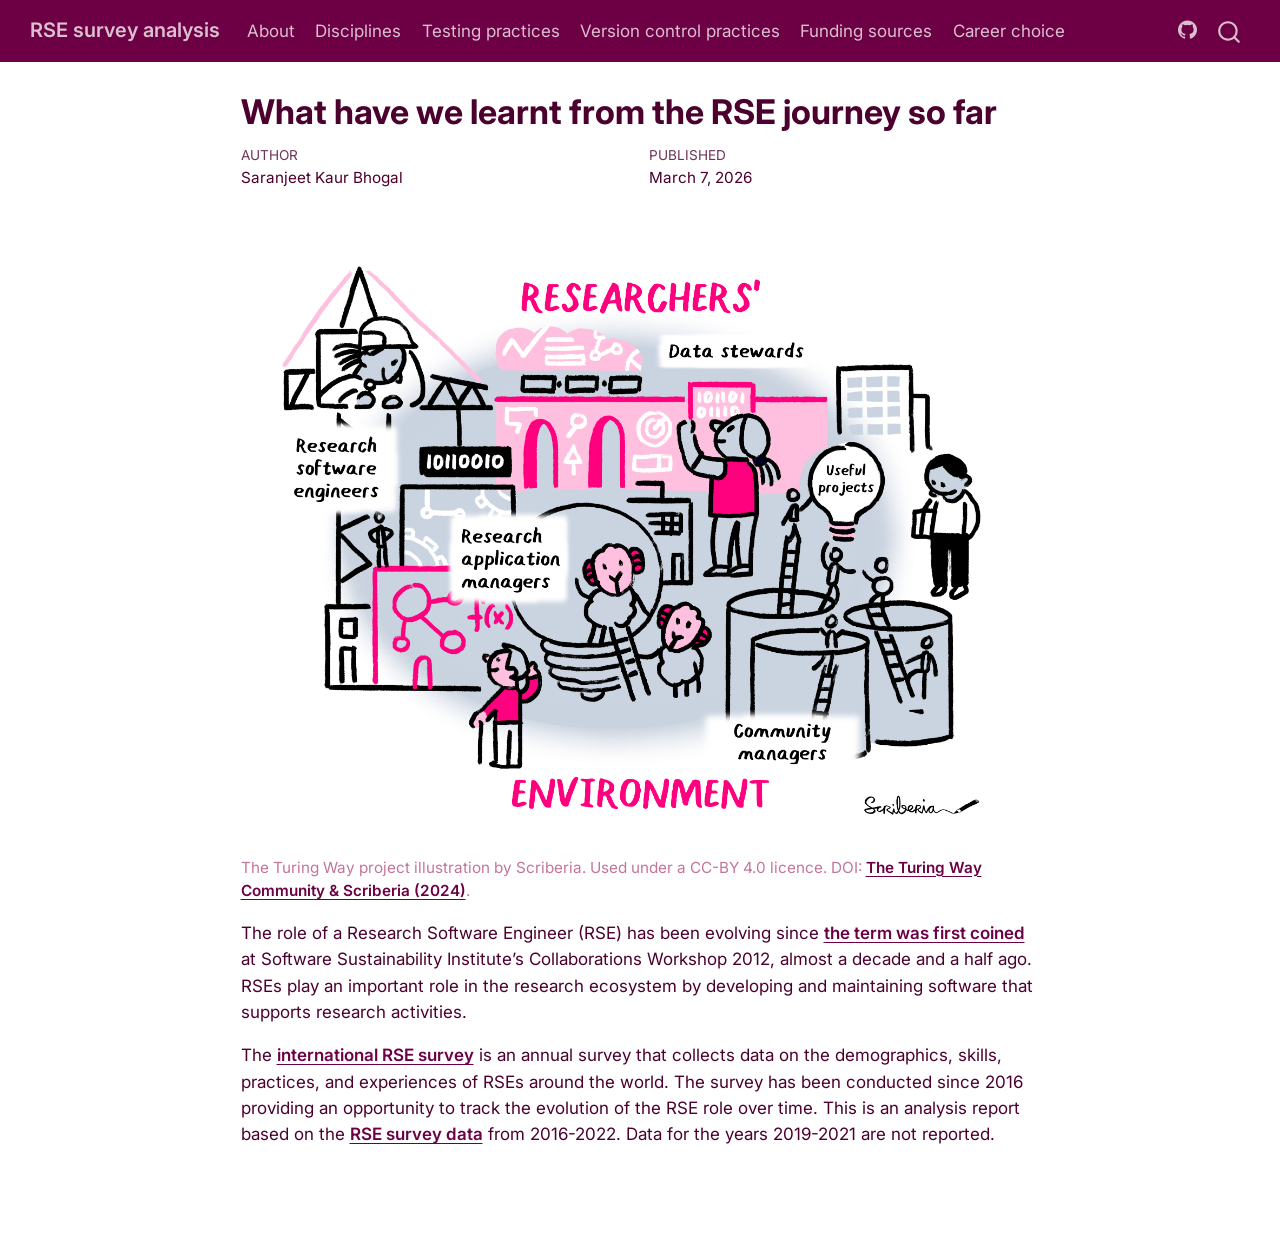
==== commit 96de10cc: "Built site for gh-pages" ====
--- a/index.html
+++ b/index.html
@@ -174,6 +174,12 @@
 </header>
 
 
+<div class="quarto-figure quarto-figure-center">
+<figure class="figure">
+<p><img src="fig/research_environment.jpg" class="img-fluid figure-img"></p>
+<figcaption>The Turing Way project illustration by Scriberia. Used under a CC-BY 4.0 licence. DOI: <a href="https://doi.org/10.5281/ZENODO.3332807">The Turing Way Community &amp; Scriberia (2024)</a>.</figcaption>
+</figure>
+</div>
 <p>The role of a Research Software Engineer (RSE) has been evolving since <a href="https://www.software.ac.uk/about/research-software-engineers">the term was first coined</a> at Software Sustainability Institute’s Collaborations Workshop 2012, almost a decade and a half ago. RSEs play an important role in the research ecosystem by developing and maintaining software that supports research activities.</p>
 <p>The <a href="https://www.software.ac.uk/news/2026-international-rse-survey">international RSE survey</a> is an annual survey that collects data on the demographics, skills, practices, and experiences of RSEs around the world. The survey has been conducted since 2016 providing an opportunity to track the evolution of the RSE role over time. This is an analysis report based on the <a href="https://github.com/softwaresaved/RSE_survey_longitudinal/">RSE survey data</a> from 2016-2022. Data for the years 2019-2021 are not reported.</p>
 
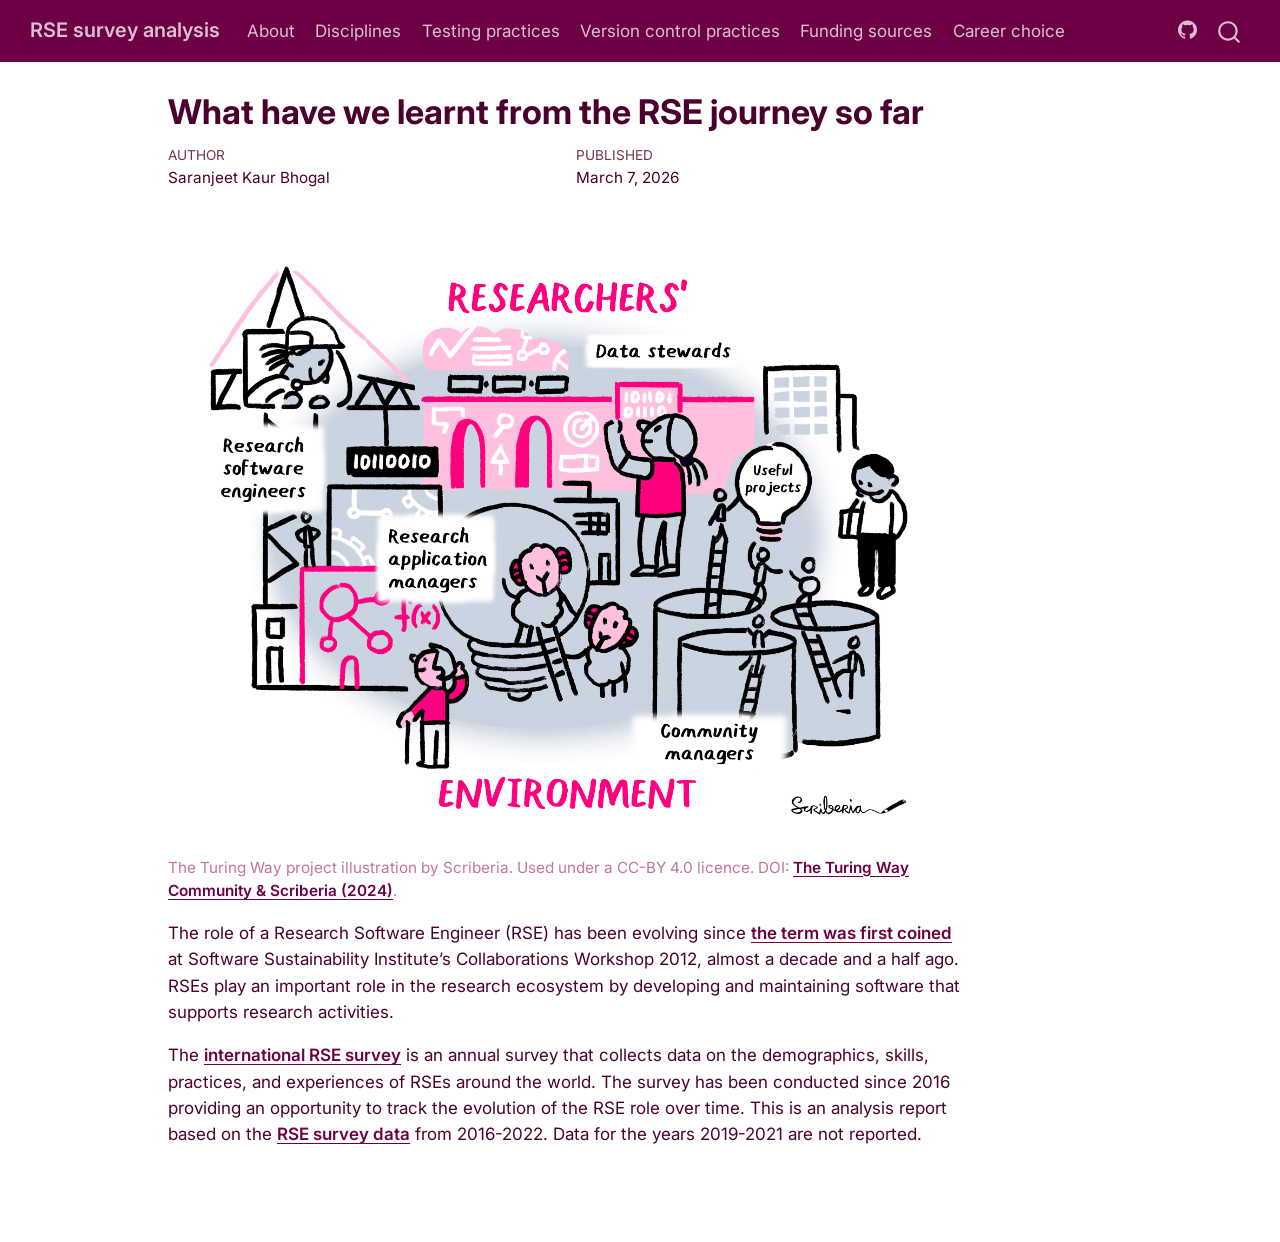
==== commit f6681095: "Built site for gh-pages" ====
--- a/index.html
+++ b/index.html
@@ -80,7 +80,7 @@
 
 </head>
 
-<body class="nav-fixed fullcontent quarto-light">
+<body class="nav-fixed quarto-light">
 
 <div id="quarto-search-results"></div>
   <header id="quarto-header" class="headroom fixed-top">
@@ -139,7 +139,9 @@
 <div id="quarto-content" class="quarto-container page-columns page-rows-contents page-layout-article page-navbar">
 <!-- sidebar -->
 <!-- margin-sidebar -->
-    
+    <div id="quarto-margin-sidebar" class="sidebar margin-sidebar zindex-bottom">
+        
+    </div>
 <!-- main -->
 <main class="content" id="quarto-document-content">
 
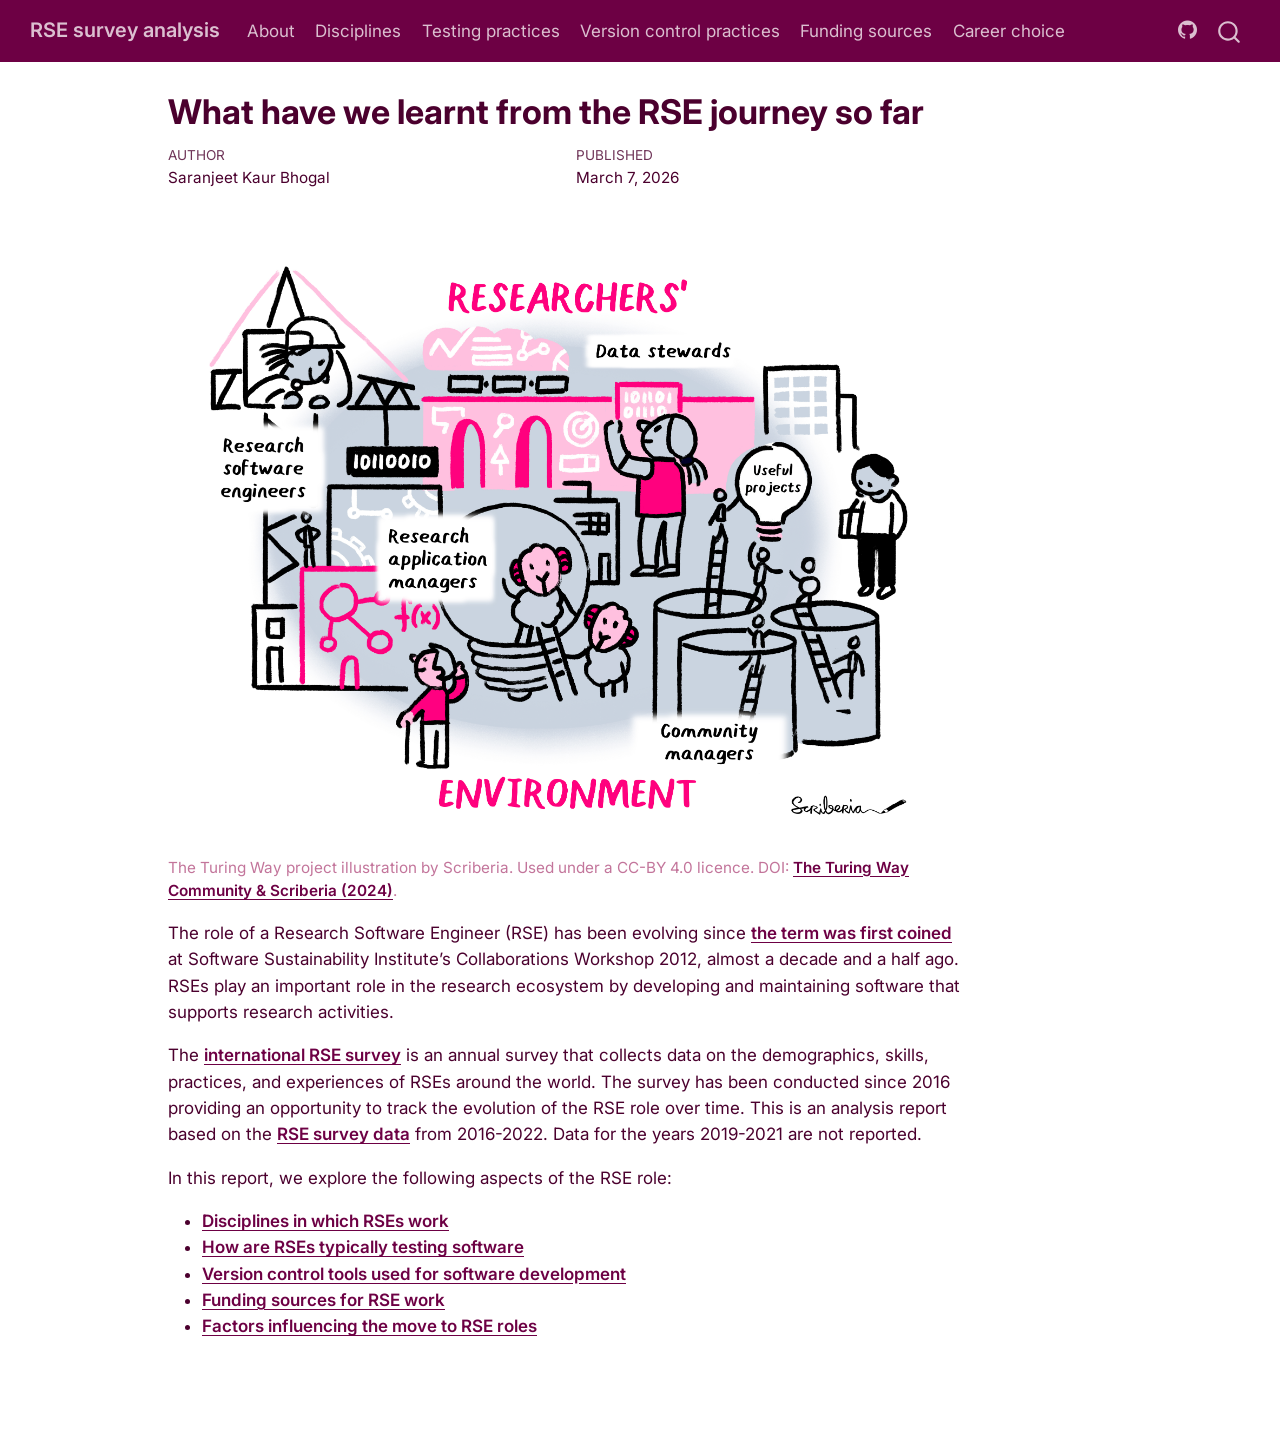
==== commit a37bf9db: "Built site for gh-pages" ====
--- a/index.html
+++ b/index.html
@@ -184,6 +184,14 @@
 </div>
 <p>The role of a Research Software Engineer (RSE) has been evolving since <a href="https://www.software.ac.uk/about/research-software-engineers">the term was first coined</a> at Software Sustainability Institute’s Collaborations Workshop 2012, almost a decade and a half ago. RSEs play an important role in the research ecosystem by developing and maintaining software that supports research activities.</p>
 <p>The <a href="https://www.software.ac.uk/news/2026-international-rse-survey">international RSE survey</a> is an annual survey that collects data on the demographics, skills, practices, and experiences of RSEs around the world. The survey has been conducted since 2016 providing an opportunity to track the evolution of the RSE role over time. This is an analysis report based on the <a href="https://github.com/softwaresaved/RSE_survey_longitudinal/">RSE survey data</a> from 2016-2022. Data for the years 2019-2021 are not reported.</p>
+<p>In this report, we explore the following aspects of the RSE role:</p>
+<ul>
+<li><a href="./disciplines.html">Disciplines in which RSEs work</a></li>
+<li><a href="./testing.html">How are RSEs typically testing software</a></li>
+<li><a href="./version.html">Version control tools used for software development</a></li>
+<li><a href="./funding.html">Funding sources for RSE work</a></li>
+<li><a href="./career_choice.html">Factors influencing the move to RSE roles</a></li>
+</ul>
 
 
 
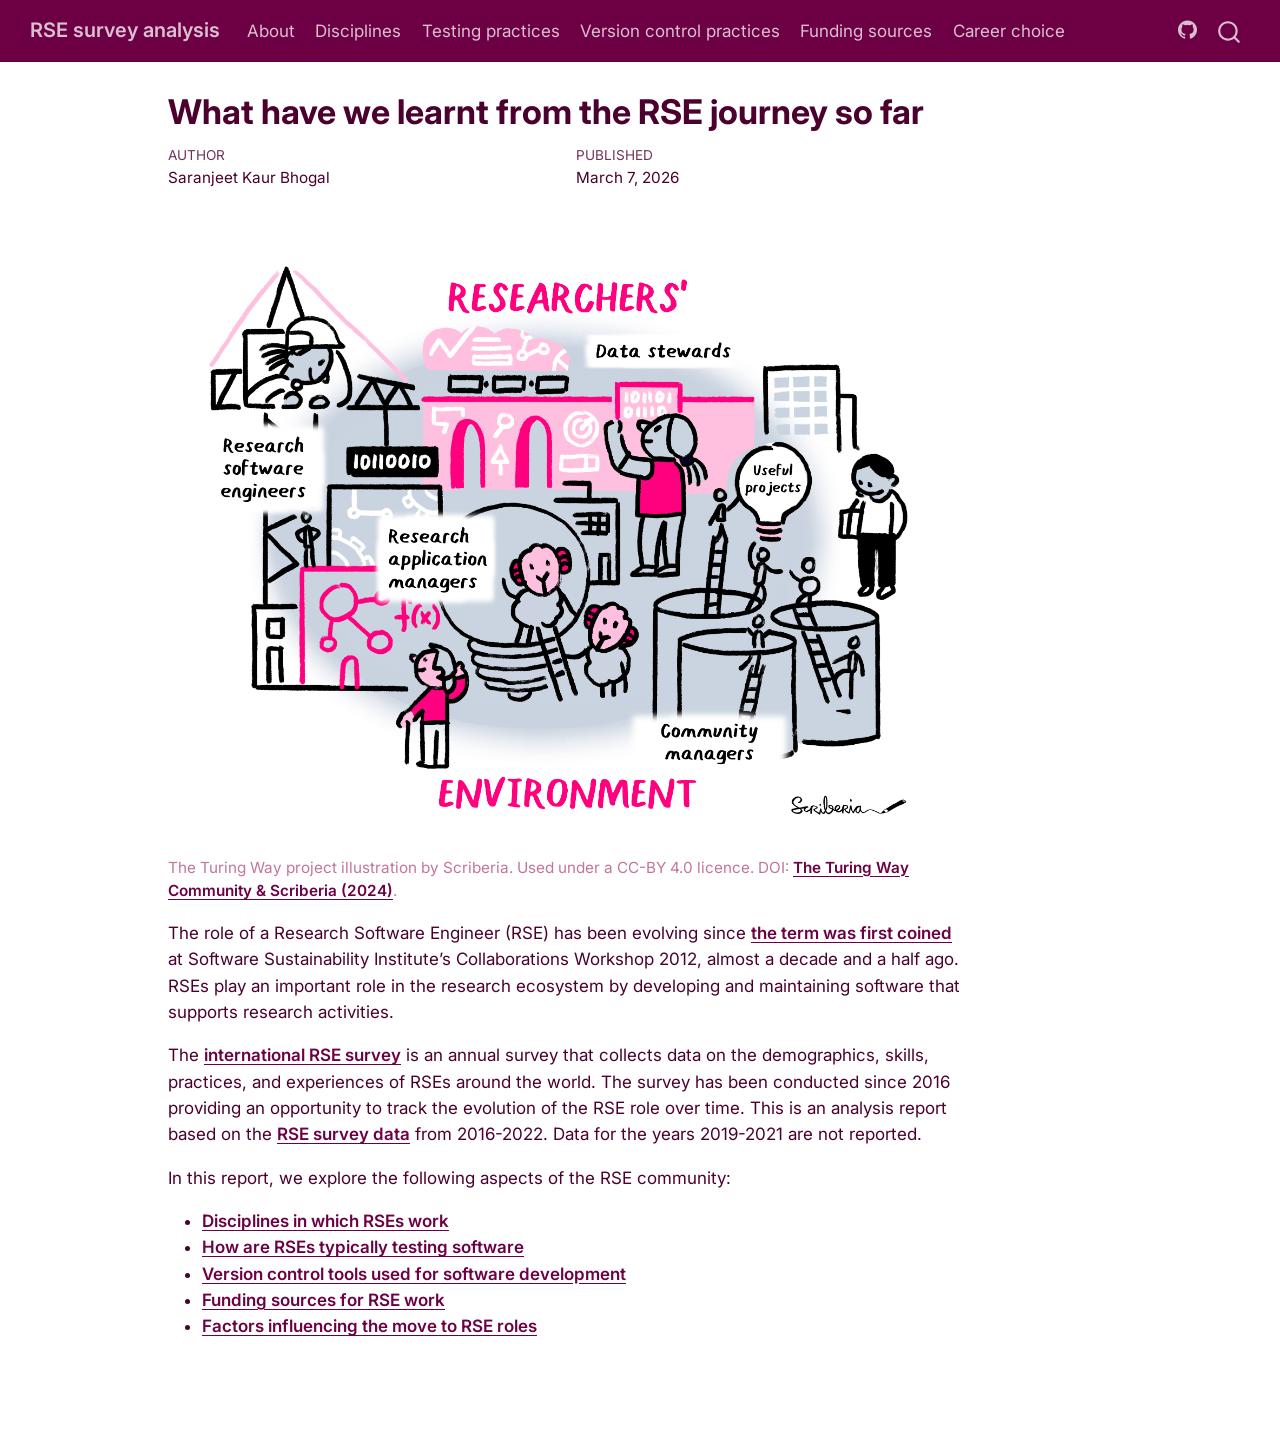
==== commit e0e825dc: "Built site for gh-pages" ====
--- a/index.html
+++ b/index.html
@@ -184,7 +184,7 @@
 </div>
 <p>The role of a Research Software Engineer (RSE) has been evolving since <a href="https://www.software.ac.uk/about/research-software-engineers">the term was first coined</a> at Software Sustainability Institute’s Collaborations Workshop 2012, almost a decade and a half ago. RSEs play an important role in the research ecosystem by developing and maintaining software that supports research activities.</p>
 <p>The <a href="https://www.software.ac.uk/news/2026-international-rse-survey">international RSE survey</a> is an annual survey that collects data on the demographics, skills, practices, and experiences of RSEs around the world. The survey has been conducted since 2016 providing an opportunity to track the evolution of the RSE role over time. This is an analysis report based on the <a href="https://github.com/softwaresaved/RSE_survey_longitudinal/">RSE survey data</a> from 2016-2022. Data for the years 2019-2021 are not reported.</p>
-<p>In this report, we explore the following aspects of the RSE role:</p>
+<p>In this report, we explore the following aspects of the RSE community:</p>
 <ul>
 <li><a href="./disciplines.html">Disciplines in which RSEs work</a></li>
 <li><a href="./testing.html">How are RSEs typically testing software</a></li>
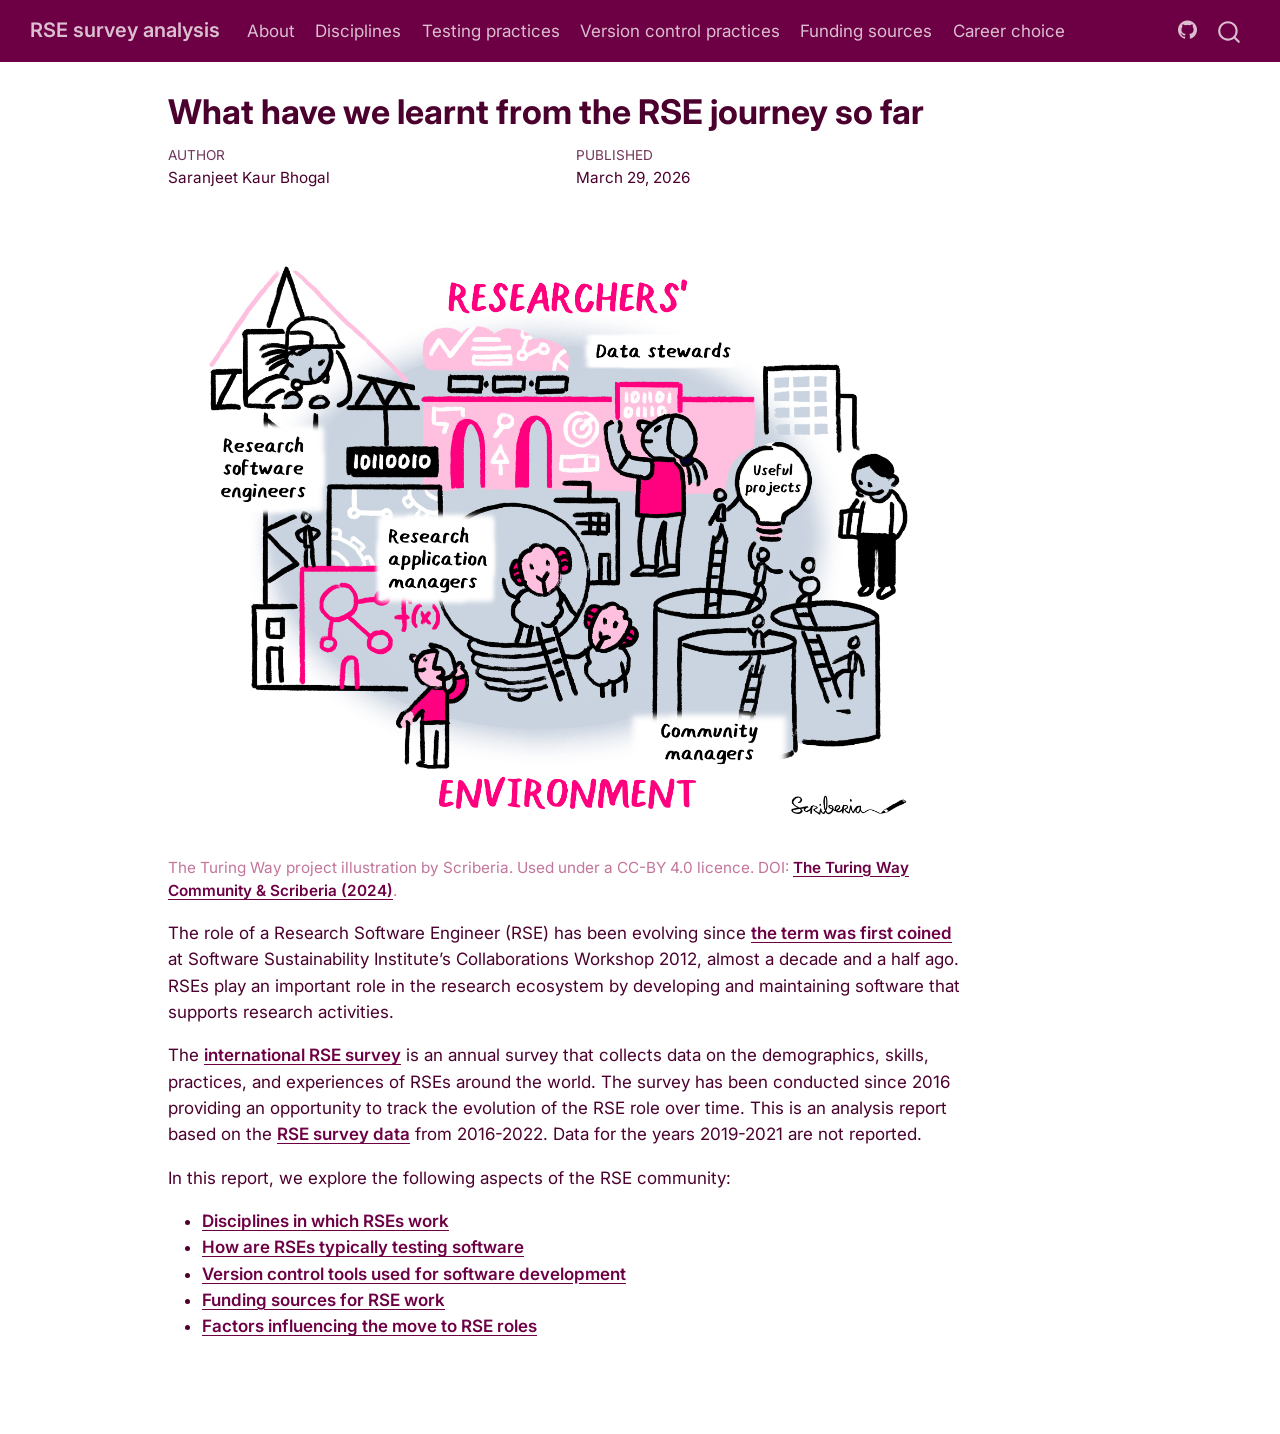
==== commit 946bbd7e: "Built site for gh-pages" ====
--- a/index.html
+++ b/index.html
@@ -7,7 +7,7 @@
 <meta name="viewport" content="width=device-width, initial-scale=1.0, user-scalable=yes">
 
 <meta name="author" content="Saranjeet Kaur Bhogal">
-<meta name="dcterms.date" content="2026-03-07">
+<meta name="dcterms.date" content="2026-03-29">
 
 <title>What have we learnt from the RSE journey so far – RSE survey analysis</title>
 <style>
@@ -164,7 +164,7 @@
     <div>
     <div class="quarto-title-meta-heading">Published</div>
     <div class="quarto-title-meta-contents">
-      <p class="date">March 7, 2026</p>
+      <p class="date">March 29, 2026</p>
     </div>
   </div>
   
